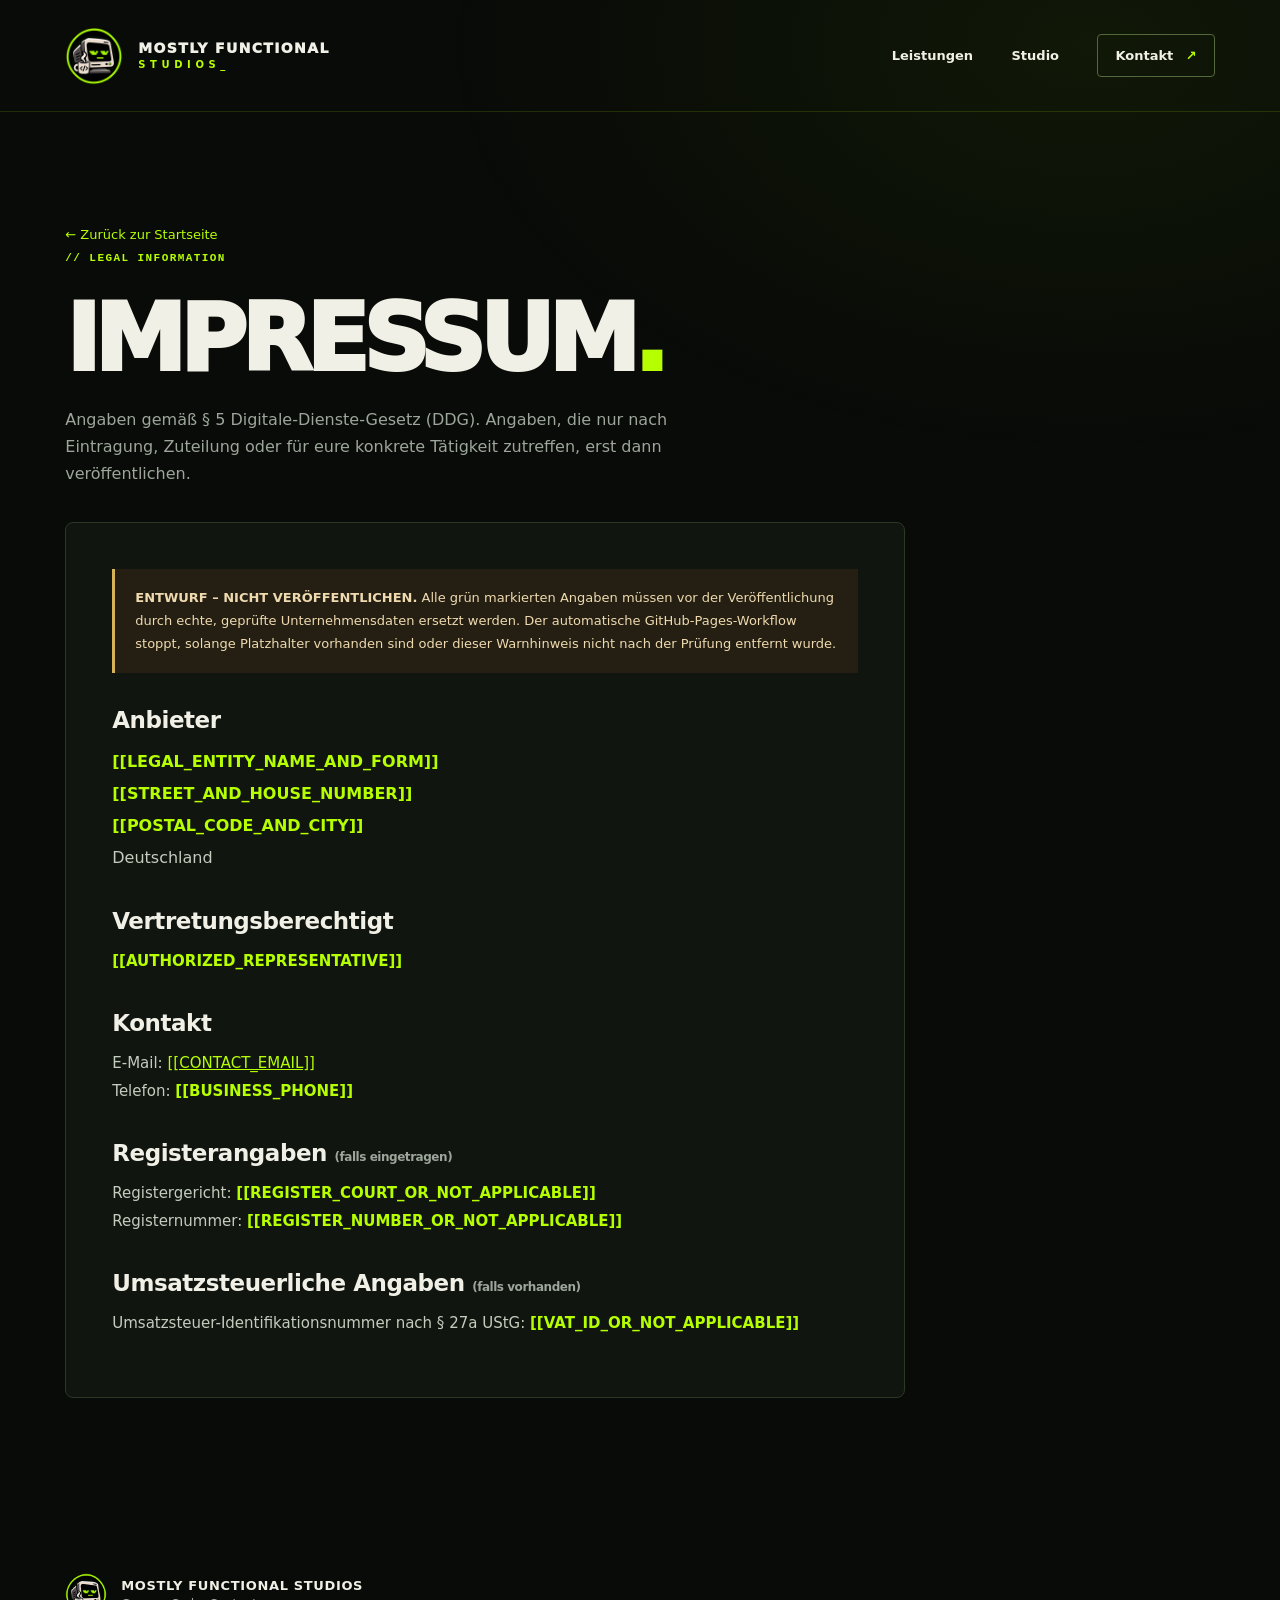
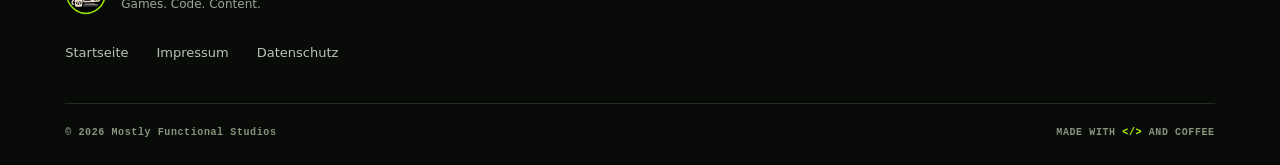
==== site/impressum/index.html @ 38c61aec "initial" ====
<!doctype html>
<html lang="de">
  <head>
    <meta charset="utf-8" />
    <meta name="viewport" content="width=device-width, initial-scale=1" />
    <meta name="theme-color" content="#090b08" />
    <meta name="description" content="Impressum und Anbieterkennzeichnung von Mostly Functional Studios." />
    <link rel="canonical" href="https://mostly-functional-studios.github.io/impressum/" />
    <link rel="icon" type="image/x-icon" href="../assets/img/favicon.ico" />
    <link rel="icon" type="image/png" sizes="32x32" href="../assets/img/favicon-32.png" />
    <link rel="apple-touch-icon" href="../assets/img/apple-touch-icon.png" />
    <link rel="stylesheet" href="../assets/css/styles.css" />
    <title>Impressum – Mostly Functional Studios</title>
  </head>
  <body>
    <a class="skip-link" href="#main">Zum Inhalt springen</a>
    <div class="site-shell">
      <header class="site-header" id="top">
        <a class="brand" href="../" aria-label="Mostly Functional Studios – Startseite"><img class="brand-symbol" src="../assets/img/logo-512.png" alt="" width="58" height="58" /><span class="brand-wordmark"><strong>MOSTLY FUNCTIONAL</strong><small>STUDIOS<span class="brand-cursor" aria-hidden="true">_</span></small></span></a>
        <nav class="nav" aria-label="Hauptnavigation"><a href="../#leistungen">Leistungen</a><a href="../#studio">Studio</a><a href="../#kontakt" class="nav-contact">Kontakt <span aria-hidden="true">↗</span></a></nav>
      </header>
      <main class="legal-main" id="main">
        <a class="legal-back" href="../">← Zurück zur Startseite</a>
        <div class="legal-header"><div class="section-kicker">// LEGAL INFORMATION</div><h1>IMPRESSUM<span class="neon">.</span></h1><p>Angaben gemäß § 5 Digitale-Dienste-Gesetz (DDG). Angaben, die nur nach Eintragung, Zuteilung oder für eure konkrete Tätigkeit zutreffen, erst dann veröffentlichen.</p></div>
        <div class="legal-card">
          <div class="legal-warning" data-release-blocker="legal-review"><strong>ENTWURF – NICHT VERÖFFENTLICHEN.</strong> Alle grün markierten Angaben müssen vor der Veröffentlichung durch echte, geprüfte Unternehmensdaten ersetzt werden. Der automatische GitHub-Pages-Workflow stoppt, solange Platzhalter vorhanden sind oder dieser Warnhinweis nicht nach der Prüfung entfernt wurde.</div>
          <h2>Anbieter</h2>
          <address><span class="legal-placeholder">[[LEGAL_ENTITY_NAME_AND_FORM]]</span><br /><span class="legal-placeholder">[[STREET_AND_HOUSE_NUMBER]]</span><br /><span class="legal-placeholder">[[POSTAL_CODE_AND_CITY]]</span><br />Deutschland</address>
          <h2>Vertretungsberechtigt</h2><p><span class="legal-placeholder">[[AUTHORIZED_REPRESENTATIVE]]</span></p>
          <h2>Kontakt</h2><p>E-Mail: <a href="mailto:[[CONTACT_EMAIL]]">[[CONTACT_EMAIL]]</a><br />Telefon: <span class="legal-placeholder">[[BUSINESS_PHONE]]</span></p>
          <h2>Registerangaben <small style="font-size:12px;color:#9da69b">(falls eingetragen)</small></h2><p>Registergericht: <span class="legal-placeholder">[[REGISTER_COURT_OR_NOT_APPLICABLE]]</span><br />Registernummer: <span class="legal-placeholder">[[REGISTER_NUMBER_OR_NOT_APPLICABLE]]</span></p>
          <h2>Umsatzsteuerliche Angaben <small style="font-size:12px;color:#9da69b">(falls vorhanden)</small></h2><p>Umsatzsteuer-Identifikationsnummer nach § 27a UStG: <span class="legal-placeholder">[[VAT_ID_OR_NOT_APPLICABLE]]</span></p>
          <!-- Weitere Pflichtangaben (z. B. Wirtschafts-Identifikationsnummer, besondere Berufs- oder Aufsichtsangaben, Verbraucherstreitbeilegung) abhängig vom Einzelfall prüfen. Keine Steuer-ID oder Steuernummer einer natürlichen Person veröffentlichen. -->
        </div>
      </main>
      <footer class="site-footer"><div class="footer-brand"><img src="../assets/img/logo-512.png" alt="" width="42" height="42" /><span><strong>MOSTLY FUNCTIONAL STUDIOS</strong><small>Games. Code. Content.</small></span></div><div class="footer-links"><a href="../">Startseite</a><a href="./" aria-current="page">Impressum</a><a href="https://mostly-functional-studios.github.io/privacy/">Datenschutz</a></div><div class="footer-bottom"><span>© 2026 Mostly Functional Studios</span><span>MADE WITH <span class="neon">&lt;/&gt;</span> AND COFFEE</span></div></footer>
    </div>
  </body>
</html>
---- site/assets/css/styles.css ----
:root {
  color-scheme:dark;
  --bg:#090b08;
  --surface:#111510;
  --surface2:#151b14;
  --line:#2d3726;
  --muted:#9da69b;
  --ink:#f1f0e6;
  --green:#b6ff00;
  --green-soft:#d6ff88;
  --page-width:1240px;
  --pad:clamp(22px,5.1vw,84px)
}
* {
  box-sizing:border-box
}
html {
  scroll-behavior:smooth
}
body {
  margin:0;
  min-width:320px;
  background:var(--bg);
  color:var(--ink);
  font-family:Inter,ui-sans-serif,system-ui,-apple-system,BlinkMacSystemFont,"Segoe UI",Arial,sans-serif;
  -webkit-font-smoothing:antialiased
}
body::before {
  content:"";
  position:fixed;
  inset:0;
  pointer-events:none;
  z-index:-1;
  background:radial-gradient(900px 570px at 85% 5%,rgba(105,177,0,.08),transparent 72%)
}
a {
  color:inherit
}
a:focus-visible {
  outline:2px solid var(--green);
  outline-offset:5px
}
::selection {
  background:var(--green);
  color:var(--bg)
}
.site-shell {
  max-width:1800px;
  margin:auto;
  overflow:clip
}
.skip-link {
  position:absolute;
  top:-120px;
  left:20px;
  padding:12px 16px;
  background:var(--green);
  color:var(--bg);
  z-index:99
}
.skip-link:focus {
  top:10px
}
.site-header {
  min-height:112px;
  padding:21px var(--pad);
  display:flex;
  align-items:center;
  justify-content:space-between;
  border-bottom:1px solid rgba(182,255,0,.14);
  gap:30px
}
.brand {
  text-decoration:none;
  display:flex;
  align-items:center;
  gap:15px;
  min-width:0
}
.brand-symbol {
  width:58px;
  height:58px;
  object-fit:contain;
  flex:none
}
.brand-wordmark {
  display:flex;
  flex-direction:column;
  gap:3px;
  letter-spacing:.085em;
  line-height:1.2
}
.brand-wordmark strong {
  font-size:14px;
  font-weight:950
}
.brand-wordmark small {
  font-size:10px;
  font-weight:800;
  letter-spacing:.46em;
  color:var(--green)
}
.brand-cursor {
  animation:blink 1.2s steps(1) infinite
}
.nav {
  display:flex;
  align-items:center;
  gap:clamp(19px,3vw,47px);
  font-size:13px;
  font-weight:760
}
.nav a {
  text-decoration:none;
  transition:color .2s ease
}
.nav a:hover,.footer-links a:hover {
  color:var(--green)
}
.nav .nav-contact {
  padding:13px 17px;
  border:1px solid #53683b;
  border-radius:4px
}
.nav-contact span {
  color:var(--green);
  margin-left:8px
}
.hero {
  display:grid;
  grid-template-columns:1.05fr .95fr;
  align-items:center;
  min-height:675px;
  padding:clamp(75px,8vw,110px) var(--pad) clamp(75px,8vw,115px);
  gap:20px;
  position:relative
}
.hero::after {
  content:"";
  height:130px;
  width:1px;
  position:absolute;
  bottom:0;
  left:50%;
  background:linear-gradient(transparent,rgba(182,255,0,.14))
}
.hero-copy {
  z-index:1
}
.eyebrow,.section-kicker,.contact-kicker {
  color:var(--green);
  font:800 11px/1.5 ui-monospace,SFMono-Regular,Consolas,monospace;
  letter-spacing:.13em;
  display:flex;
  gap:12px;
  align-items:center
}
.eyebrow-id {
  color:#66785d;
  padding-left:8px
}
.status-dot {
  width:7px;
  height:7px;
  display:inline-block;
  border-radius:50%;
  background:var(--green);
  box-shadow:0 0 15px rgba(182,255,0,.65)
}
h1,h2,h3,p {
  margin-top:0
}
.hero h1 {
  font-weight:950;
  letter-spacing:-.065em;
  line-height:.9;
  font-size:clamp(70px,8.65vw,145px);
  margin:32px 0 30px
}
.hero h1 span,.section-heading h2 span,.about-copy h2 span,.section-contact h2 span {
  color:var(--green)
}
.hero-lead {
  font-size:clamp(16px,1.5vw,19px);
  color:#c3c8bc;
  line-height:1.77;
  max-width:520px;
  margin-bottom:30px
}
.hero-actions {
  display:flex;
  align-items:center;
  gap:22px;
  flex-wrap:wrap
}
.button {
  text-decoration:none;
  font-size:13px;
  font-weight:850;
  display:inline-flex;
  align-items:center;
  justify-content:center;
  gap:20px;
  transition:transform .2s ease,color .2s ease,background .2s ease
}
.button:hover {
  transform:translateY(-2px)
}
.button-primary {
  background:var(--green);
  color:#11180a;
  padding:18px 24px;
  border-radius:4px;
  box-shadow:0 0 36px rgba(182,255,0,.11)
}
.button-text {
  color:#dce5d2
}
.button-text span {
  color:var(--green)
}
.hero-meta {
  display:flex;
  gap:clamp(16px,2.5vw,35px);
  margin-top:57px;
  flex-wrap:wrap;
  font:750 10px/1.4 ui-monospace,Consolas,monospace;
  letter-spacing:.09em;
  color:#8d9a89
}
.hero-meta b {
  color:var(--green);
  font-size:10px;
  margin-right:3px
}
.hero-art {
  position:relative;
  isolation:isolate;
  display:grid;
  place-items:center
}
.hero-art>img {
  display:block;
  width:min(100%,590px);
  height:auto;
  border-radius:50%;
  position:relative;
  z-index:1;
  filter:drop-shadow(0 0 48px rgba(126,189,0,.11));
  transform:rotate(2deg)
}
.art-glow {
  position:absolute;
  z-index:-1;
  width:90%;
  aspect-ratio:1;
  border-radius:50%;
  background:radial-gradient(circle,rgba(154,237,0,.16) 0,rgba(95,155,0,.07) 49%,transparent 70%);
  filter:blur(30px)
}
.art-label {
  position:absolute;
  z-index:2;
  bottom:5%;
  left:-5%;
  transform:rotate(-4deg);
  padding:13px 18px;
  background:#11190e;
  border:1px solid #3b5824;
  border-radius:4px;
  color:var(--green);
  box-shadow:0 22px 45px #0009;
  font:800 11px ui-monospace,Consolas,monospace;
  letter-spacing:.03em;
  white-space:nowrap
}
.art-label-dot {
  display:inline-block;
  background:var(--green);
  width:7px;
  height:7px;
  margin-right:7px;
  border-radius:50%
}
.art-label-muted {
  color:#a1b18e
}
.ticker {
  height:52px;
  overflow:hidden;
  background:var(--green);
  color:#11190a;
  display:flex;
  align-items:center;
  transform:rotate(-1.1deg) scale(1.025);
  white-space:nowrap;
  font:900 14px ui-monospace,Consolas,monospace;
  letter-spacing:.1em
}
.ticker-track {
  display:flex;
  min-width:max-content;
  animation:marquee 37s linear infinite
}
.ticker-track span {
  padding-right:1.9rem
}
.ticker-track b {
  padding:0 27px;
  font-size:21px;
  font-weight:600
}
.section {
  padding:clamp(100px,10vw,155px) var(--pad);
  scroll-margin-top:40px
}
.section-heading {
  display:flex;
  align-items:flex-end;
  justify-content:space-between;
  gap:60px;
  margin-bottom:44px
}
.section-kicker {
  margin-bottom:27px
}
.section-heading h2 {
  font-size:clamp(44px,5vw,73px);
  font-weight:930;
  letter-spacing:-.056em;
  line-height:1.05;
  margin:0
}
.section-heading>p {
  color:var(--muted);
  line-height:1.8;
  max-width:310px;
  margin-bottom:3px;
  font-size:14px
}
.services-grid {
  display:grid;
  grid-template-columns:repeat(3,1fr);
  gap:14px
}
.service-card {
  border:1px solid var(--line);
  border-radius:9px;
  padding:clamp(23px,2.6vw,37px);
  min-height:373px;
  background:linear-gradient(155deg,#171d15 0%,#10130f 100%);
  display:flex;
  flex-direction:column;
  transition:border-color .2s ease,transform .2s ease
}
.service-card:hover {
  border-color:#66872c;
  transform:translateY(-4px)
}
.card-top {
  display:flex;
  align-items:center;
  justify-content:space-between;
  min-height:52px
}
.card-index {
  font:780 10px ui-monospace,Consolas,monospace;
  letter-spacing:.1em;
  color:var(--green)
}
.card-symbol {
  font-size:38px;
  font-weight:650;
  color:var(--green);
  line-height:1
}
.card-symbol.code-symbol {
  font:900 28px ui-monospace,Consolas,monospace
}
.service-card h3 {
  font-size:clamp(28px,2.55vw,38px);
  font-weight:900;
  letter-spacing:-.052em;
  line-height:1.1;
  margin:33px 0 17px
}
.service-card>p {
  line-height:1.77;
  font-size:14px;
  color:#adb8a5;
  max-width:330px;
  margin-bottom:32px
}
.card-tags {
  display:flex;
  align-items:center;
  gap:7px;
  flex-wrap:wrap;
  margin-top:auto
}
.card-tags span {
  font:700 10px ui-monospace,Consolas,monospace;
  padding:8px 10px;
  border:1px solid #303b2a;
  border-radius:3px;
  color:#aebaac
}
.section-about {
  padding-top:25px
}
.about-panel {
  background:linear-gradient(135deg,#192116,#11160f 73%);
  border:1px solid #31402a;
  border-radius:10px;
  padding:clamp(29px,5.5vw,78px);
  display:grid;
  grid-template-columns:1fr .9fr;
  gap:clamp(45px,7vw,105px);
  align-items:center
}
.about-copy h2 {
  font-size:clamp(43px,5vw,77px);
  line-height:1;
  letter-spacing:-.06em;
  font-weight:950;
  margin-bottom:35px
}
.about-copy>p {
  font-size:14px;
  line-height:1.86;
  color:#b8c2b4;
  max-width:490px
}
.terminal {
  background:#080a07;
  border-radius:8px;
  border:1px solid #3c4e32;
  box-shadow:0 25px 65px #0006;
  transform:rotate(2deg);
  overflow:hidden
}
.terminal-top {
  background:#222c1f;
  border-bottom:1px solid #3d4936;
  padding:15px 19px;
  display:flex;
  align-items:center;
  justify-content:space-between;
  color:#95a88c;
  font:600 11px ui-monospace,Consolas,monospace
}
.traffic-lights {
  display:inline-flex;
  gap:6px
}
.traffic-lights i {
  width:8px;
  height:8px;
  background:#485945;
  border-radius:50%
}
.traffic-lights i:first-child {
  background:#d17765
}
.traffic-lights i:nth-child(2) {
  background:#ddb968
}
.traffic-lights i:nth-child(3) {
  background:#b6ff00
}
.terminal-body {
  font:650 clamp(12px,1.18vw,15px)/2.2 ui-monospace,SFMono-Regular,Consolas,monospace;
  padding:33px 28px 27px
}
.terminal-body p {
  margin:0;
  white-space:nowrap
}
.prompt,.check {
  color:var(--green)
}
.comment {
  color:#596d55
}
.pending {
  color:#d3bb70
}
.tag-good,.tag-pending {
  float:right;
  font-size:10px;
  letter-spacing:.04em
}
.tag-good {
  color:#88c844
}
.tag-pending {
  color:#d3bb70
}
.terminal-end {
  margin-top:17px!important
}
.cursor {
  display:inline-block;
  width:9px;
  height:16px;
  vertical-align:-3px;
  background:var(--green);
  animation:blink 1.3s steps(1) infinite
}
.section-contact {
  border-bottom:1px solid #2f3e27;
  text-align:center;
  padding-top:clamp(110px,11vw,170px);
  padding-bottom:clamp(110px,12vw,178px);
  background:radial-gradient(ellipse 55% 45% at 50% 65%,rgba(110,170,0,.09),transparent)
}
.contact-kicker {
  justify-content:center;
  margin-bottom:30px
}
.section-contact h2 {
  font-size:clamp(60px,9vw,129px);
  font-weight:950;
  line-height:.92;
  letter-spacing:-.068em;
  margin:0 auto 30px
}
.section-contact>p {
  font-size:clamp(15px,1.5vw,18px);
  color:#b4bfad;
  line-height:1.7;
  max-width:540px;
  margin:0 auto 39px
}
.contact-link {
  font-size:clamp(16px,3vw,37px);
  font-weight:850;
  color:var(--ink);
  text-decoration:none;
  border-bottom:2px solid var(--green);
  padding-bottom:8px;
  overflow-wrap:anywhere
}
.contact-link:hover {
  color:var(--green)
}
.contact-link span {
  color:var(--green)
}
.contact-note {
  margin-top:35px;
  font:700 10px ui-monospace,Consolas,monospace;
  letter-spacing:.13em;
  color:#75886e
}
.site-footer {
  padding:55px var(--pad) 27px
}
.footer-brand {
  display:flex;
  align-items:center;
  gap:14px
}
.footer-brand img {
  width:42px;
  height:42px
}
.footer-brand span {
  display:flex;
  flex-direction:column;
  gap:4px
}
.footer-brand strong {
  font-size:13px;
  letter-spacing:.05em
}
.footer-brand small {
  font-size:12px;
  color:var(--muted)
}
.footer-links {
  display:flex;
  align-items:center;
  gap:28px;
  flex-wrap:wrap;
  margin:30px 0 43px;
  font-size:13px
}
.footer-links a {
  text-decoration:none;
  color:#b8c4b1
}
.footer-bottom {
  border-top:1px solid #23301f;
  padding-top:23px;
  display:flex;
  justify-content:space-between;
  gap:22px;
  flex-wrap:wrap;
  font:700 10px ui-monospace,Consolas,monospace;
  letter-spacing:.06em;
  color:#85947b
}
.neon {
  color:var(--green)
}
.legal-main {
  padding:90px var(--pad) 120px;
  max-width:970px
}
.legal-header h1 {
  font-size:clamp(52px,8vw,92px);
  font-weight:950;
  letter-spacing:-.065em;
  line-height:1;
  margin:20px 0
}
.legal-header p {
  color:var(--muted);
  max-width:690px;
  line-height:1.7
}
.legal-card {
  border:1px solid var(--line);
  border-radius:8px;
  background:var(--surface);
  padding:clamp(23px,5vw,46px);
  margin-top:35px
}
.legal-card h2 {
  font-size:23px;
  letter-spacing:-.02em;
  margin:34px 0 13px
}
.legal-card h2:first-child {
  margin-top:0
}
.legal-card p {
  font-size:15px;
  line-height:1.9;
  color:#c3cdbd;
  margin:0 0 14px
}
.legal-card a {
  color:var(--green)
}
.legal-card ul {
  color:#bfcbba;
  line-height:2
}
.legal-card address {
  font-style:normal;
  line-height:2;
  color:#c3cdbd
}
.legal-placeholder {
  color:var(--green);
  font-weight:700
}
.legal-warning {
  padding:18px 20px;
  border-left:3px solid #d6b357;
  background:#241f12;
  color:#efdab0;
  font-size:13px;
  line-height:1.75;
  margin:0 0 27px
}
.legal-back {
  display:inline-block;
  margin:25px 0 8px;
  font-size:13px;
  text-decoration:none;
  color:var(--green)
}
.error-number {
  font-size:clamp(120px,22vw,290px);
  color:var(--green);
  font-weight:950;
  letter-spacing:-.09em;
  line-height:1;
  margin:10px 0
}
.error-main {
  min-height:65vh;
  display:flex;
  justify-content:center;
  align-items:center;
  text-align:center;
  padding:60px var(--pad)
}
.error-main p {
  color:var(--muted);
  margin:22px 0 33px
}
@keyframes marquee {
  to {
    transform:translateX(-50%)
  }
}
@keyframes blink {
  50% {
    opacity:0
  }
}
@media(max-width:1050px) {
  .hero {
    grid-template-columns:1.03fr .97fr;
    padding-top:80px;
    min-height:570px
  }
  .hero h1 {
    font-size:clamp(58px,8vw,100px)
  }
  .hero-art>img {
    width:100%
  }
  .art-label {
    left:-4%;
    bottom:-2%
  }
  .services-grid {
    gap:10px
  }
  .service-card {
    padding:23px
  }
  .about-panel {
    gap:40px
  }
  .terminal-body {
    padding:27px 20px;
    font-size:12px
  }
}
@media(max-width:780px) {
  .site-header {
    padding-block:17px;
    flex-wrap:wrap;
    gap:17px
  }
  .brand-wordmark strong {
    font-size:13px
  }
  .nav {
    gap:24px
  }
  .hero {
    grid-template-columns:1fr;
    gap:55px;
    padding-top:74px;
    padding-bottom:90px
  }
  .hero h1 {
    font-size:clamp(74px,13.7vw,118px)
  }
  .hero-copy {
    max-width:690px
  }
  .hero-art {
    width:min(83%,520px);
    margin:auto
  }
  .art-label {
    left:-10%
  }
  .hero-meta {
    margin-top:34px
  }
  .section-heading {
    display:block
  }
  .section-heading>p {
    max-width:530px;
    margin-top:24px
  }
  .services-grid {
    grid-template-columns:1fr
  }
  .service-card {
    min-height:270px
  }
  .service-card h3 {
    margin:20px 0 13px
  }
  .service-card>p {
    max-width:600px;
    margin-bottom:20px
  }
  .about-panel {
    grid-template-columns:1fr
  }
  .about-copy h2 {
    font-size:clamp(47px,8vw,72px)
  }
  .terminal {
    max-width:480px;
    margin:auto;
    width:100%
  }
  .section-contact h2 {
    font-size:clamp(52px,10vw,105px)
  }
}
@media(max-width:460px) {
  .site-header {
    align-items:start
  }
  .brand-symbol {
    width:47px;
    height:47px
  }
  .brand-wordmark strong {
    font-size:11px
  }
  .brand-wordmark small {
    font-size:9px
  }
  .nav {
    width:100%;
    justify-content:space-between;
    gap:12px
  }
  .nav a {
    font-size:12px
  }
  .nav .nav-contact {
    padding:8px 11px
  }
  .hero {
    padding-top:65px;
    gap:39px
  }
  .hero h1 {
    font-size:clamp(57px,15vw,80px)
  }
  .hero-lead {
    font-size:15px
  }
  .button-primary {
    width:100%
  }
  .button-text {
    padding:6px 0
  }
  .hero-art {
    width:92%
  }
  .art-label {
    font-size:9px;
    left:-6%;
    bottom:-5%;
    padding:10px
  }
  .eyebrow {
    font-size:10px
  }
  .section {
    padding-block:82px
  }
  .section-heading h2 {
    font-size:clamp(42px,11vw,59px)
  }
  .about-panel {
    padding:26px 22px
  }
  .about-copy h2 {
    font-size:43px
  }
  .terminal-body {
    font-size:10px;
    padding:20px 15px
  }
  .terminal-top {
    padding:12px 15px
  }
  .terminal-body .tag-good,.terminal-body .tag-pending {
    font-size:8px
  }
  .section-contact h2 {
    font-size:clamp(49px,12vw,67px)
  }
  .footer-links {
    gap:16px
  }
  .footer-bottom {
    line-height:1.8
  }
  .legal-main {
    padding-top:60px
  }
}
@media(prefers-reduced-motion:reduce) {
  *,*::before,*::after {
    scroll-behavior:auto!important;
    animation:none!important;
    transition:none!important
  }
}
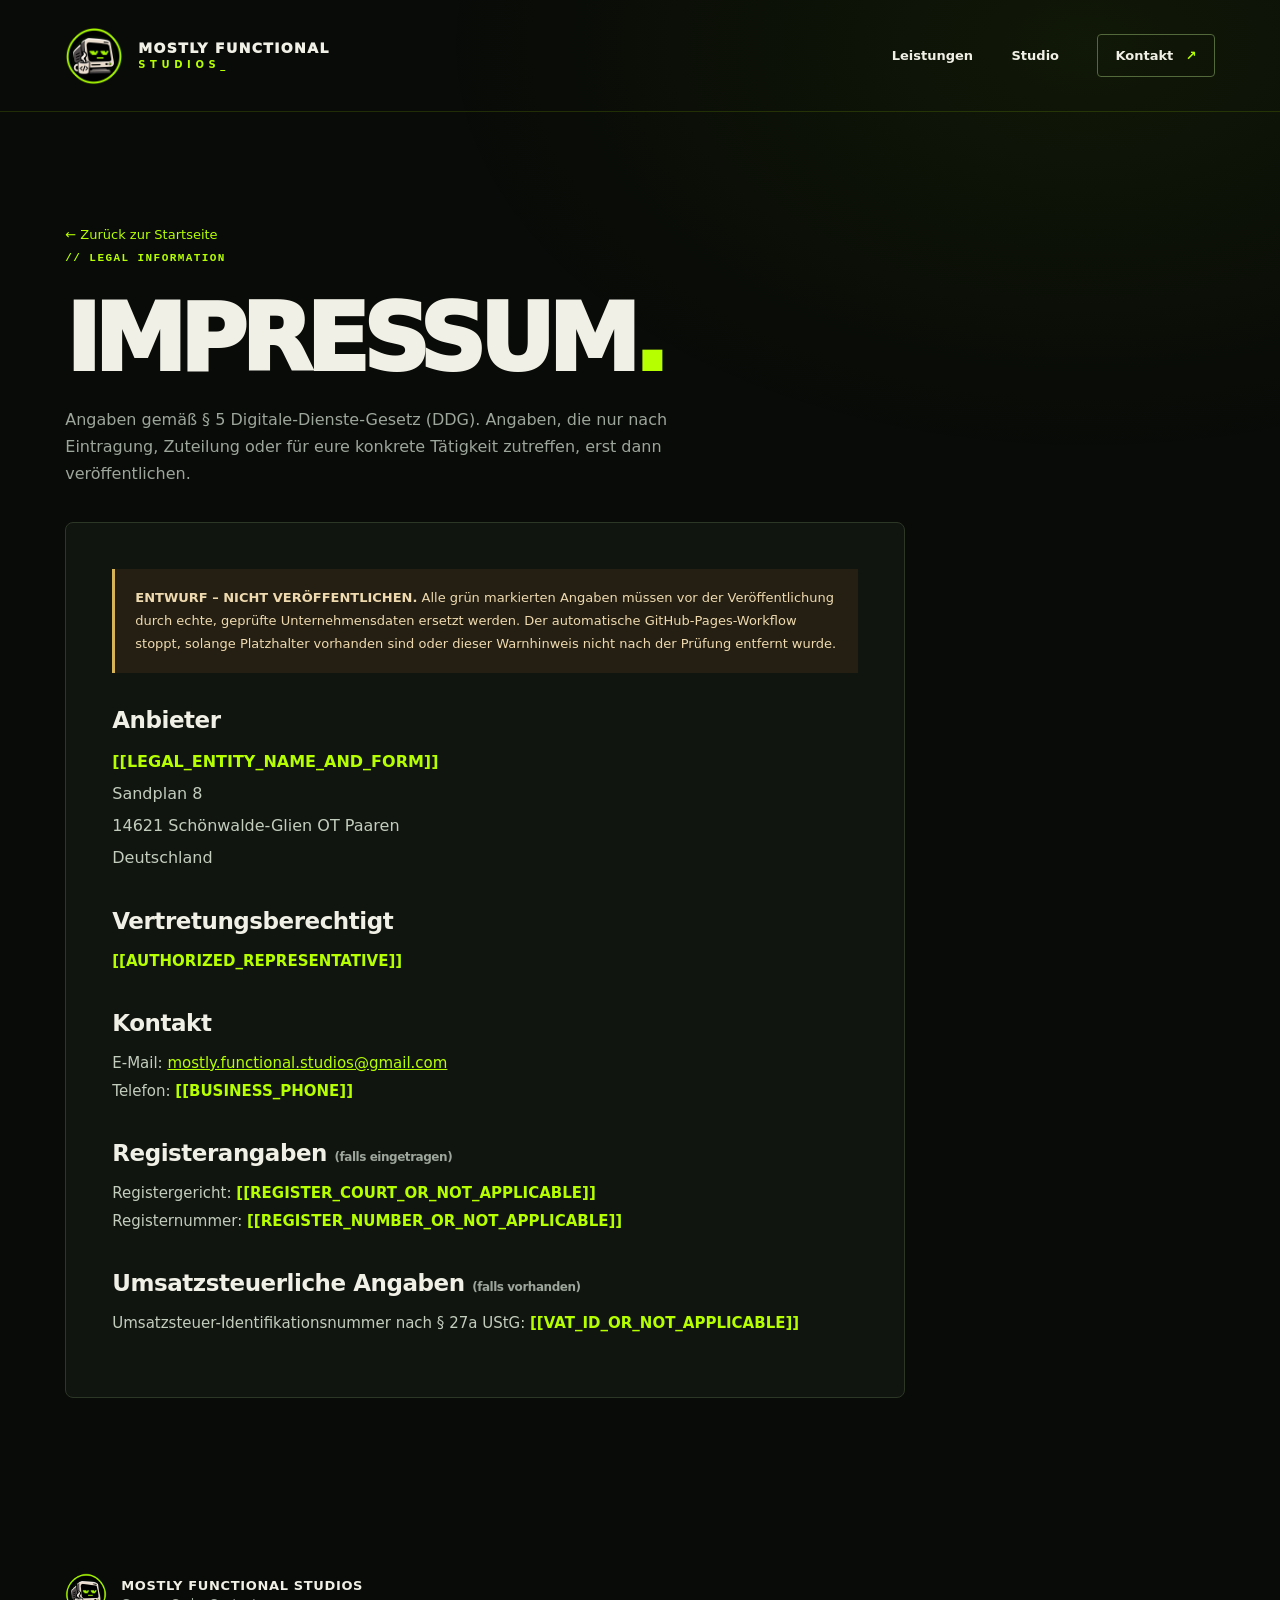
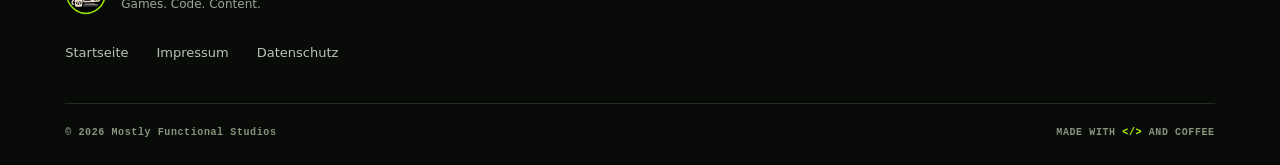
==== commit 6514e550: "info added" ====
--- a/site/impressum/index.html
+++ b/site/impressum/index.html
@@ -25,15 +25,15 @@
         <div class="legal-card">
           <div class="legal-warning" data-release-blocker="legal-review"><strong>ENTWURF – NICHT VERÖFFENTLICHEN.</strong> Alle grün markierten Angaben müssen vor der Veröffentlichung durch echte, geprüfte Unternehmensdaten ersetzt werden. Der automatische GitHub-Pages-Workflow stoppt, solange Platzhalter vorhanden sind oder dieser Warnhinweis nicht nach der Prüfung entfernt wurde.</div>
           <h2>Anbieter</h2>
-          <address><span class="legal-placeholder">[[LEGAL_ENTITY_NAME_AND_FORM]]</span><br /><span class="legal-placeholder">[[STREET_AND_HOUSE_NUMBER]]</span><br /><span class="legal-placeholder">[[POSTAL_CODE_AND_CITY]]</span><br />Deutschland</address>
+          <address><span class="legal-placeholder">[[LEGAL_ENTITY_NAME_AND_FORM]]</span><br />Sandplan 8<br />14621 Schönwalde-Glien OT Paaren<br />Deutschland</address>
           <h2>Vertretungsberechtigt</h2><p><span class="legal-placeholder">[[AUTHORIZED_REPRESENTATIVE]]</span></p>
-          <h2>Kontakt</h2><p>E-Mail: <a href="mailto:[[CONTACT_EMAIL]]">[[CONTACT_EMAIL]]</a><br />Telefon: <span class="legal-placeholder">[[BUSINESS_PHONE]]</span></p>
+          <h2>Kontakt</h2><p>E-Mail: <a href="mailto:mostly.functional.studios@gmail.com">mostly.functional.studios@gmail.com</a><br />Telefon: <span class="legal-placeholder">[[BUSINESS_PHONE]]</span></p>
           <h2>Registerangaben <small style="font-size:12px;color:#9da69b">(falls eingetragen)</small></h2><p>Registergericht: <span class="legal-placeholder">[[REGISTER_COURT_OR_NOT_APPLICABLE]]</span><br />Registernummer: <span class="legal-placeholder">[[REGISTER_NUMBER_OR_NOT_APPLICABLE]]</span></p>
           <h2>Umsatzsteuerliche Angaben <small style="font-size:12px;color:#9da69b">(falls vorhanden)</small></h2><p>Umsatzsteuer-Identifikationsnummer nach § 27a UStG: <span class="legal-placeholder">[[VAT_ID_OR_NOT_APPLICABLE]]</span></p>
           <!-- Weitere Pflichtangaben (z. B. Wirtschafts-Identifikationsnummer, besondere Berufs- oder Aufsichtsangaben, Verbraucherstreitbeilegung) abhängig vom Einzelfall prüfen. Keine Steuer-ID oder Steuernummer einer natürlichen Person veröffentlichen. -->
         </div>
       </main>
-      <footer class="site-footer"><div class="footer-brand"><img src="../assets/img/logo-512.png" alt="" width="42" height="42" /><span><strong>MOSTLY FUNCTIONAL STUDIOS</strong><small>Games. Code. Content.</small></span></div><div class="footer-links"><a href="../">Startseite</a><a href="./" aria-current="page">Impressum</a><a href="https://mostly-functional-studios.github.io/privacy/">Datenschutz</a></div><div class="footer-bottom"><span>© 2026 Mostly Functional Studios</span><span>MADE WITH <span class="neon">&lt;/&gt;</span> AND COFFEE</span></div></footer>
+      <footer class="site-footer"><div class="footer-brand"><img src="../assets/img/logo-512.png" alt="" width="42" height="42" /><span><strong>MOSTLY FUNCTIONAL STUDIOS</strong><small>Games. Code. Content.</small></span></div><div class="footer-links"><a href="../">Startseite</a><a href="./" aria-current="page">Impressum</a><a href="../privacy/">Datenschutz</a></div><div class="footer-bottom"><span>© 2026 Mostly Functional Studios</span><span>MADE WITH <span class="neon">&lt;/&gt;</span> AND COFFEE</span></div></footer>
     </div>
   </body>
 </html>
--- a/site/assets/css/styles.css
+++ b/site/assets/css/styles.css
@@ -673,6 +673,38 @@
   text-decoration:none;
   color:var(--green)
 }
+.privacy-main .legal-header h1 {
+  font-size:clamp(32px,7vw,78px)
+}
+.privacy-toc ul {
+  display:grid;
+  grid-template-columns:repeat(auto-fit,minmax(min(100%,240px),1fr));
+  gap:4px 24px;
+  list-style:none;
+  padding:0;
+  margin:0
+}
+.privacy-toc a {
+  display:inline-block;
+  padding:6px 0
+}
+.privacy-policy {
+  overflow-wrap:anywhere
+}
+.privacy-policy section {
+  scroll-margin-top:24px
+}
+.privacy-policy section + section {
+  border-top:1px solid var(--line);
+  margin-top:34px;
+  padding-top:34px
+}
+.privacy-policy h2 {
+  margin-top:14px
+}
+.privacy-policy ul {
+  padding-left:22px
+}
 .error-number {
   font-size:clamp(120px,22vw,290px);
   color:var(--green);
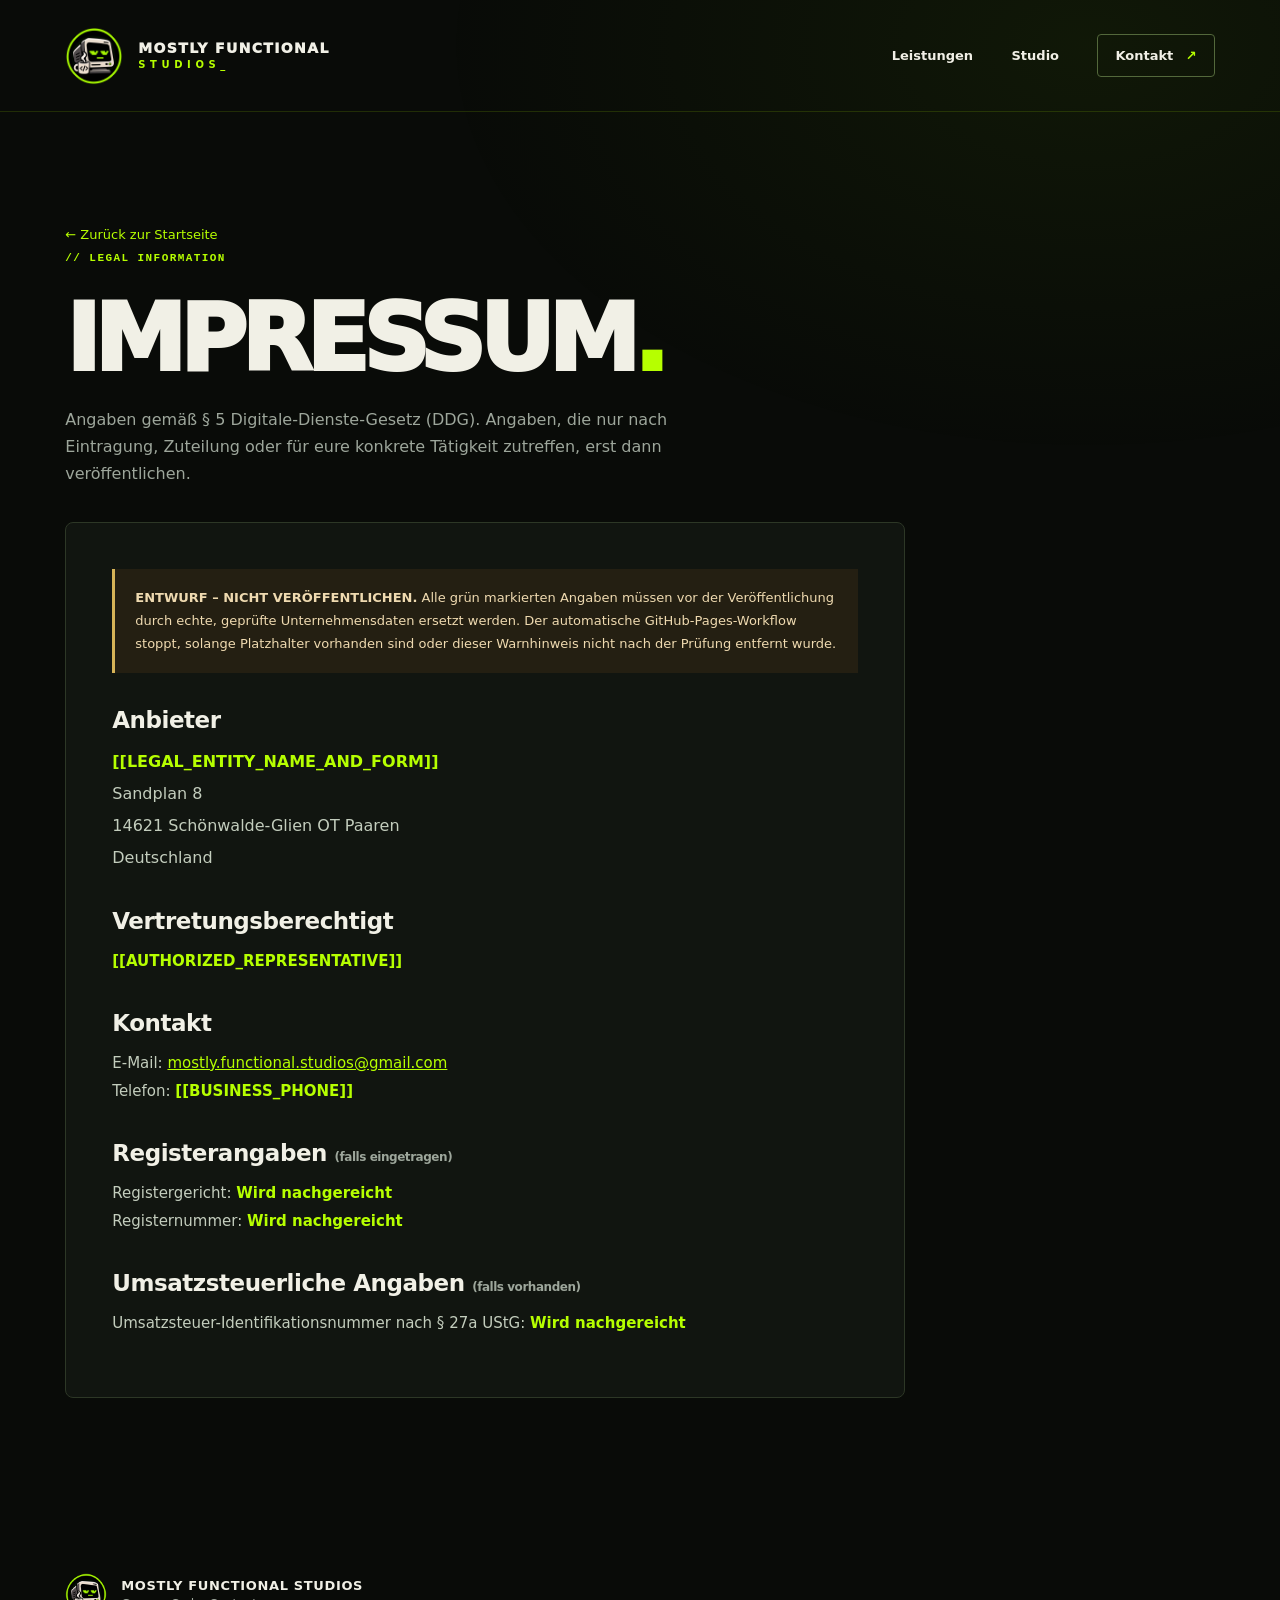
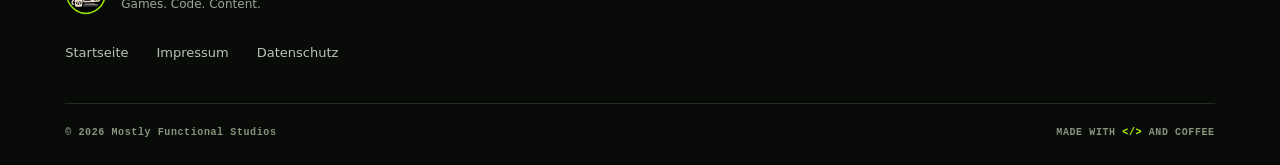
==== commit 0b7afbcd: "info added" ====
--- a/site/impressum/index.html
+++ b/site/impressum/index.html
@@ -28,8 +28,8 @@
           <address><span class="legal-placeholder">[[LEGAL_ENTITY_NAME_AND_FORM]]</span><br />Sandplan 8<br />14621 Schönwalde-Glien OT Paaren<br />Deutschland</address>
           <h2>Vertretungsberechtigt</h2><p><span class="legal-placeholder">[[AUTHORIZED_REPRESENTATIVE]]</span></p>
           <h2>Kontakt</h2><p>E-Mail: <a href="mailto:mostly.functional.studios@gmail.com">mostly.functional.studios@gmail.com</a><br />Telefon: <span class="legal-placeholder">[[BUSINESS_PHONE]]</span></p>
-          <h2>Registerangaben <small style="font-size:12px;color:#9da69b">(falls eingetragen)</small></h2><p>Registergericht: <span class="legal-placeholder">[[REGISTER_COURT_OR_NOT_APPLICABLE]]</span><br />Registernummer: <span class="legal-placeholder">[[REGISTER_NUMBER_OR_NOT_APPLICABLE]]</span></p>
-          <h2>Umsatzsteuerliche Angaben <small style="font-size:12px;color:#9da69b">(falls vorhanden)</small></h2><p>Umsatzsteuer-Identifikationsnummer nach § 27a UStG: <span class="legal-placeholder">[[VAT_ID_OR_NOT_APPLICABLE]]</span></p>
+          <h2>Registerangaben <small style="font-size:12px;color:#9da69b">(falls eingetragen)</small></h2><p>Registergericht: <span class="legal-placeholder">Wird nachgereicht</span><br />Registernummer: <span class="legal-placeholder">Wird nachgereicht</span></p>
+          <h2>Umsatzsteuerliche Angaben <small style="font-size:12px;color:#9da69b">(falls vorhanden)</small></h2><p>Umsatzsteuer-Identifikationsnummer nach § 27a UStG: <span class="legal-placeholder">Wird nachgereicht</span></p>
           <!-- Weitere Pflichtangaben (z. B. Wirtschafts-Identifikationsnummer, besondere Berufs- oder Aufsichtsangaben, Verbraucherstreitbeilegung) abhängig vom Einzelfall prüfen. Keine Steuer-ID oder Steuernummer einer natürlichen Person veröffentlichen. -->
         </div>
       </main>
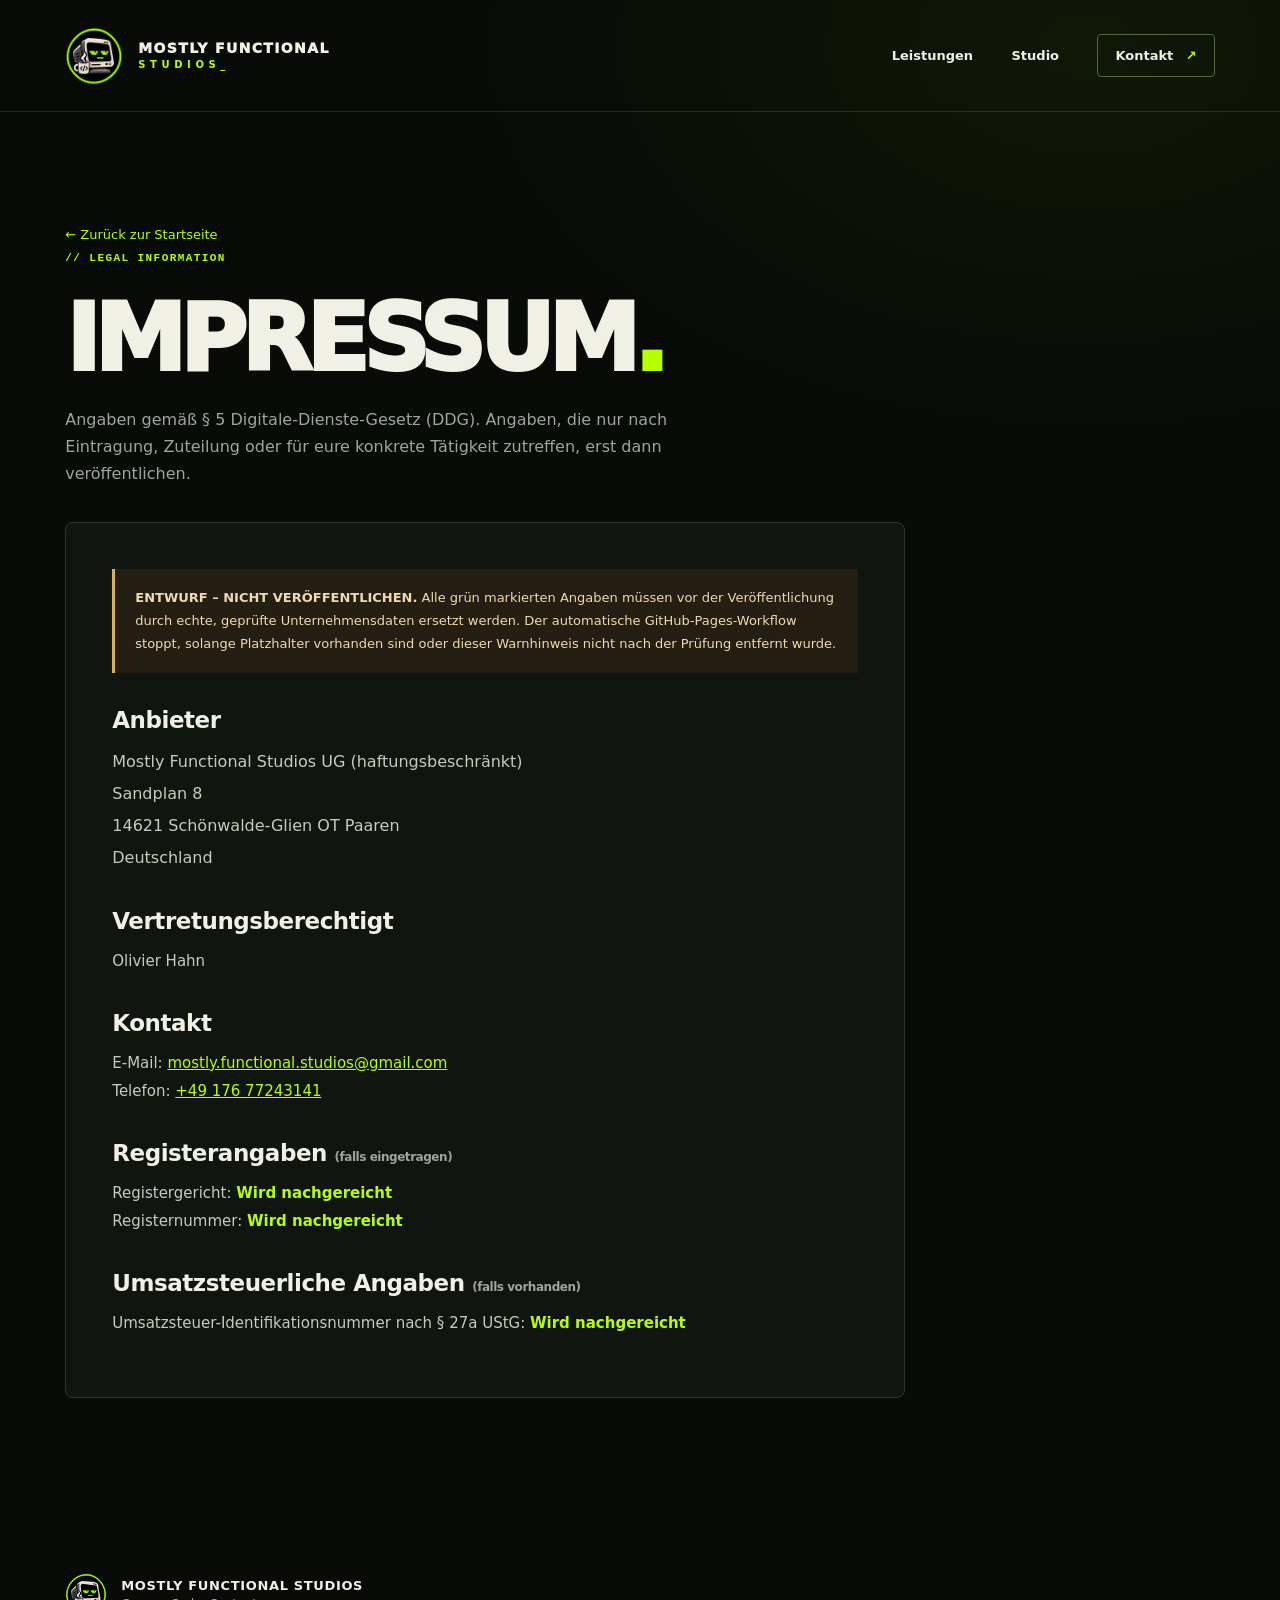
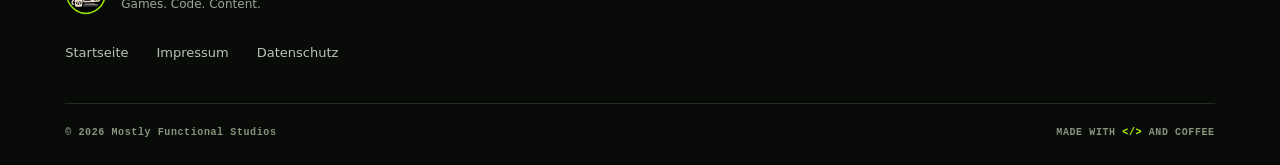
==== commit 8c444e16: "info added" ====
--- a/site/impressum/index.html
+++ b/site/impressum/index.html
@@ -25,9 +25,9 @@
         <div class="legal-card">
           <div class="legal-warning" data-release-blocker="legal-review"><strong>ENTWURF – NICHT VERÖFFENTLICHEN.</strong> Alle grün markierten Angaben müssen vor der Veröffentlichung durch echte, geprüfte Unternehmensdaten ersetzt werden. Der automatische GitHub-Pages-Workflow stoppt, solange Platzhalter vorhanden sind oder dieser Warnhinweis nicht nach der Prüfung entfernt wurde.</div>
           <h2>Anbieter</h2>
-          <address><span class="legal-placeholder">[[LEGAL_ENTITY_NAME_AND_FORM]]</span><br />Sandplan 8<br />14621 Schönwalde-Glien OT Paaren<br />Deutschland</address>
-          <h2>Vertretungsberechtigt</h2><p><span class="legal-placeholder">[[AUTHORIZED_REPRESENTATIVE]]</span></p>
-          <h2>Kontakt</h2><p>E-Mail: <a href="mailto:mostly.functional.studios@gmail.com">mostly.functional.studios@gmail.com</a><br />Telefon: <span class="legal-placeholder">[[BUSINESS_PHONE]]</span></p>
+          <address>Mostly Functional Studios UG (haftungsbeschränkt)<br />Sandplan 8<br />14621 Schönwalde-Glien OT Paaren<br />Deutschland</address>
+          <h2>Vertretungsberechtigt</h2><p>Olivier Hahn</p>
+          <h2>Kontakt</h2><p>E-Mail: <a href="mailto:mostly.functional.studios@gmail.com">mostly.functional.studios@gmail.com</a><br />Telefon: <a href="tel:+4917677243141">+49 176 77243141</a></p>
           <h2>Registerangaben <small style="font-size:12px;color:#9da69b">(falls eingetragen)</small></h2><p>Registergericht: <span class="legal-placeholder">Wird nachgereicht</span><br />Registernummer: <span class="legal-placeholder">Wird nachgereicht</span></p>
           <h2>Umsatzsteuerliche Angaben <small style="font-size:12px;color:#9da69b">(falls vorhanden)</small></h2><p>Umsatzsteuer-Identifikationsnummer nach § 27a UStG: <span class="legal-placeholder">Wird nachgereicht</span></p>
           <!-- Weitere Pflichtangaben (z. B. Wirtschafts-Identifikationsnummer, besondere Berufs- oder Aufsichtsangaben, Verbraucherstreitbeilegung) abhängig vom Einzelfall prüfen. Keine Steuer-ID oder Steuernummer einer natürlichen Person veröffentlichen. -->
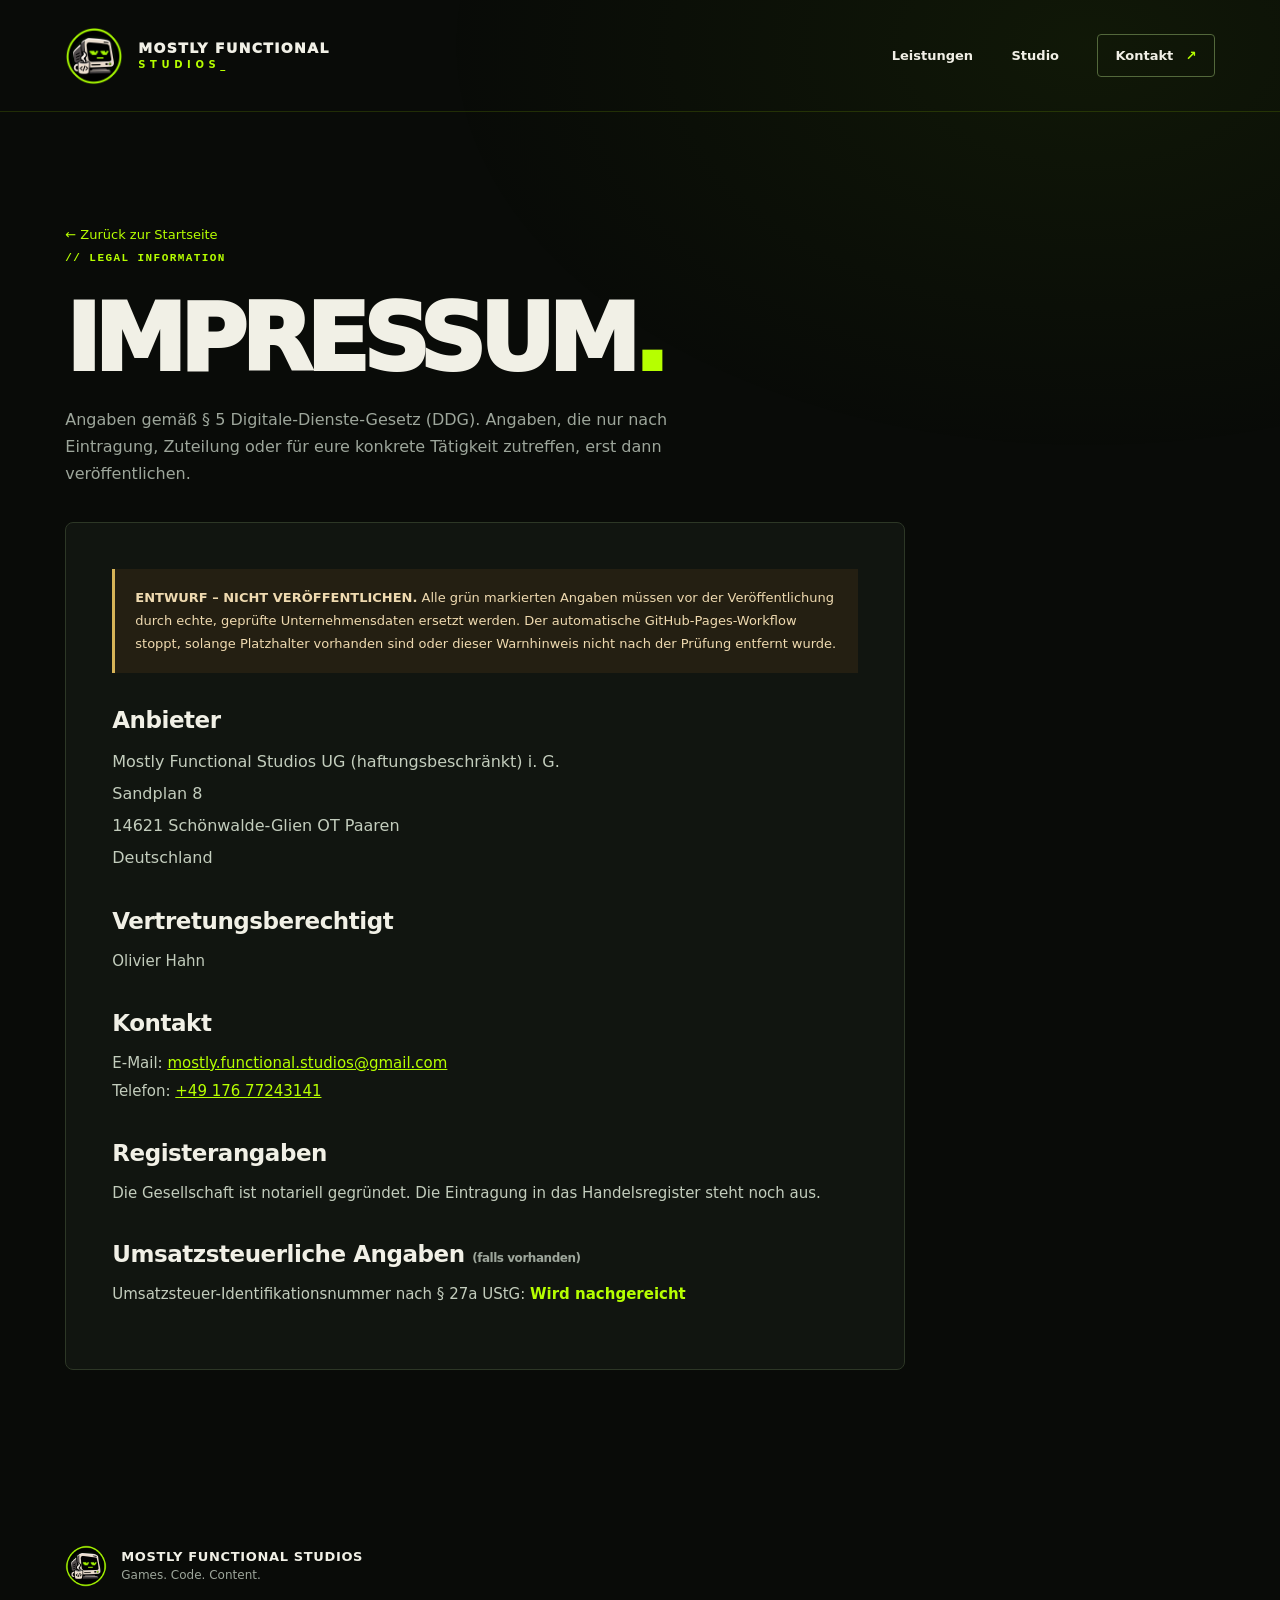
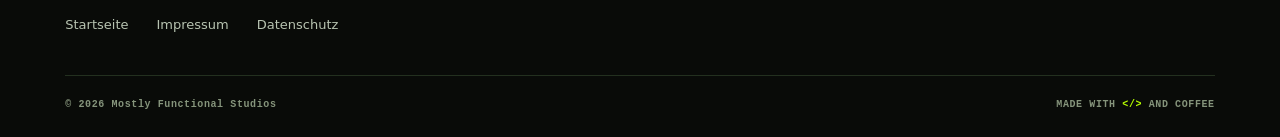
==== commit cb3d7ec7: "info added" ====
--- a/site/impressum/index.html
+++ b/site/impressum/index.html
@@ -25,10 +25,10 @@
         <div class="legal-card">
           <div class="legal-warning" data-release-blocker="legal-review"><strong>ENTWURF – NICHT VERÖFFENTLICHEN.</strong> Alle grün markierten Angaben müssen vor der Veröffentlichung durch echte, geprüfte Unternehmensdaten ersetzt werden. Der automatische GitHub-Pages-Workflow stoppt, solange Platzhalter vorhanden sind oder dieser Warnhinweis nicht nach der Prüfung entfernt wurde.</div>
           <h2>Anbieter</h2>
-          <address>Mostly Functional Studios UG (haftungsbeschränkt)<br />Sandplan 8<br />14621 Schönwalde-Glien OT Paaren<br />Deutschland</address>
+          <address>Mostly Functional Studios UG (haftungsbeschränkt) i. G.<br />Sandplan 8<br />14621 Schönwalde-Glien OT Paaren<br />Deutschland</address>
           <h2>Vertretungsberechtigt</h2><p>Olivier Hahn</p>
           <h2>Kontakt</h2><p>E-Mail: <a href="mailto:mostly.functional.studios@gmail.com">mostly.functional.studios@gmail.com</a><br />Telefon: <a href="tel:+4917677243141">+49 176 77243141</a></p>
-          <h2>Registerangaben <small style="font-size:12px;color:#9da69b">(falls eingetragen)</small></h2><p>Registergericht: <span class="legal-placeholder">Wird nachgereicht</span><br />Registernummer: <span class="legal-placeholder">Wird nachgereicht</span></p>
+          <h2>Registerangaben</h2><p>Die Gesellschaft ist notariell gegründet. Die Eintragung in das Handelsregister steht noch aus.</p>
           <h2>Umsatzsteuerliche Angaben <small style="font-size:12px;color:#9da69b">(falls vorhanden)</small></h2><p>Umsatzsteuer-Identifikationsnummer nach § 27a UStG: <span class="legal-placeholder">Wird nachgereicht</span></p>
           <!-- Weitere Pflichtangaben (z. B. Wirtschafts-Identifikationsnummer, besondere Berufs- oder Aufsichtsangaben, Verbraucherstreitbeilegung) abhängig vom Einzelfall prüfen. Keine Steuer-ID oder Steuernummer einer natürlichen Person veröffentlichen. -->
         </div>
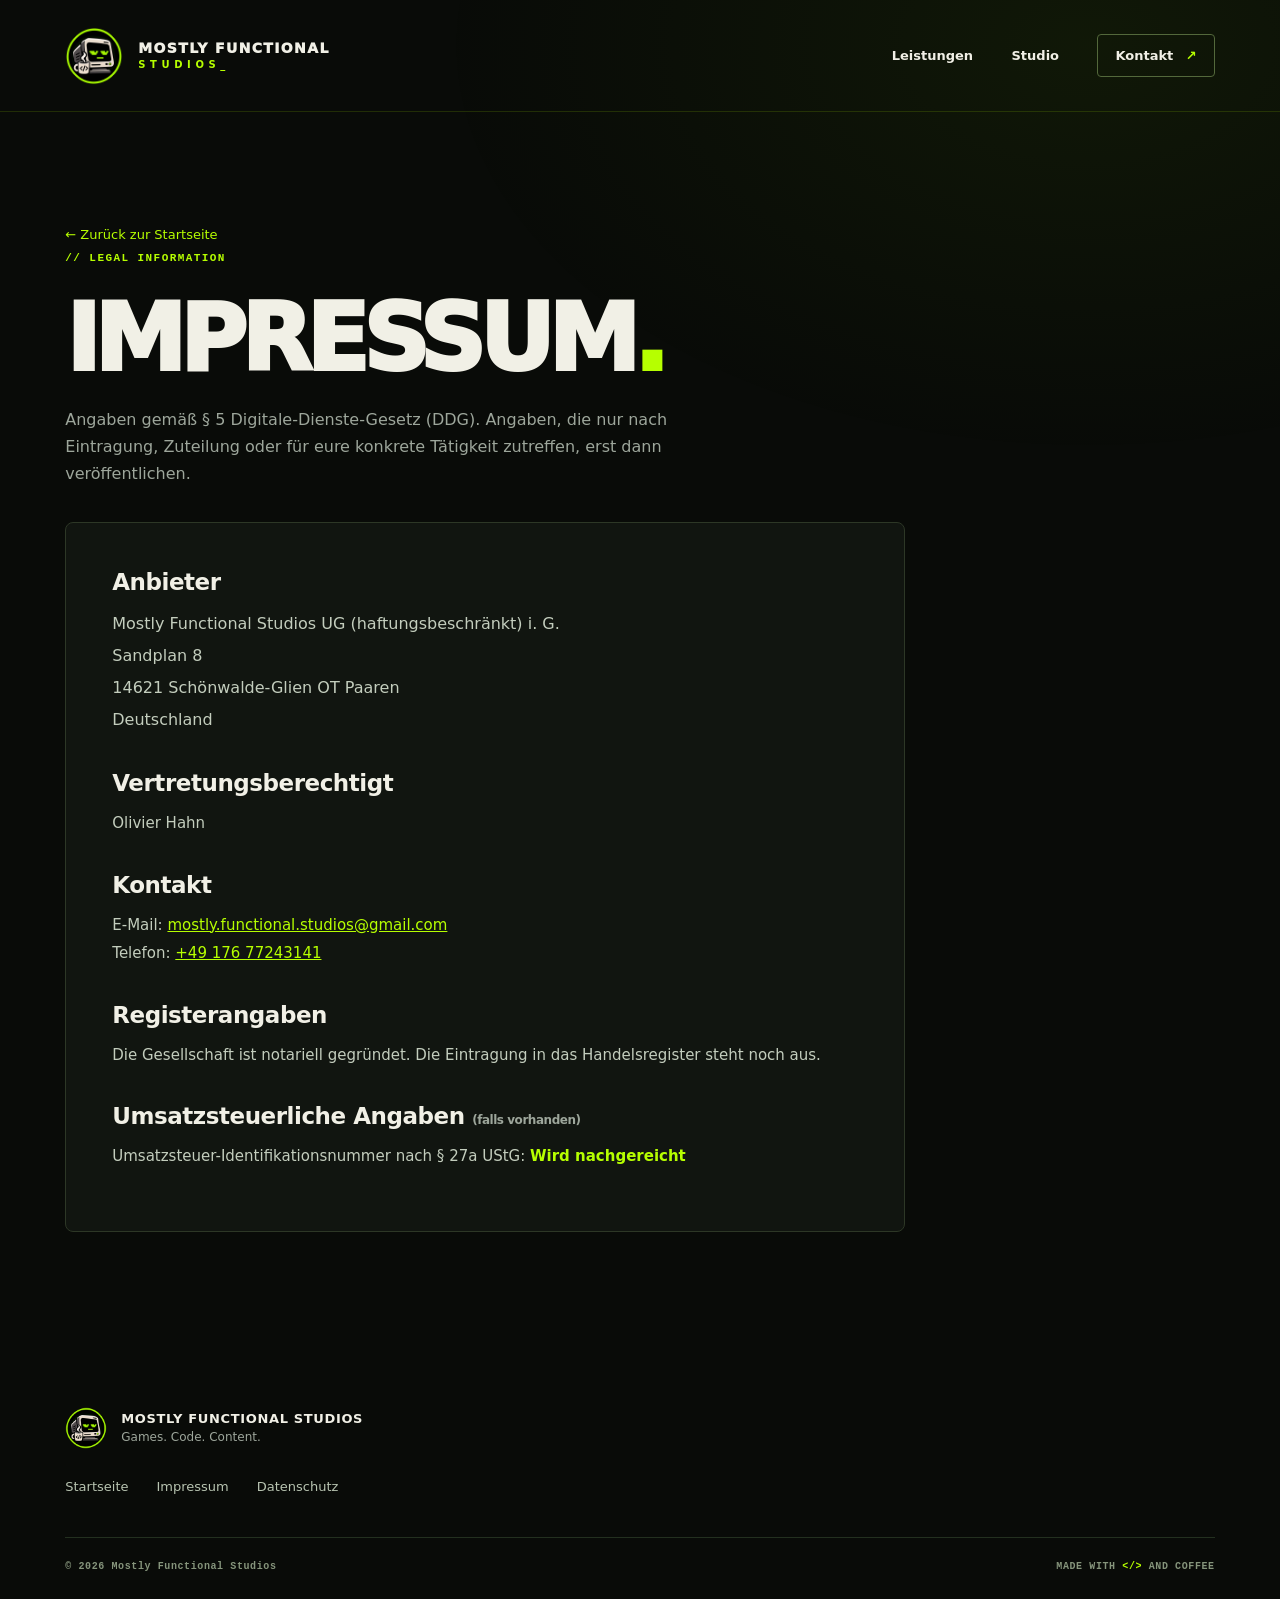
==== commit 25865a7e: "reviewed" ====
--- a/site/impressum/index.html
+++ b/site/impressum/index.html
@@ -23,7 +23,6 @@
         <a class="legal-back" href="../">← Zurück zur Startseite</a>
         <div class="legal-header"><div class="section-kicker">// LEGAL INFORMATION</div><h1>IMPRESSUM<span class="neon">.</span></h1><p>Angaben gemäß § 5 Digitale-Dienste-Gesetz (DDG). Angaben, die nur nach Eintragung, Zuteilung oder für eure konkrete Tätigkeit zutreffen, erst dann veröffentlichen.</p></div>
         <div class="legal-card">
-          <div class="legal-warning" data-release-blocker="legal-review"><strong>ENTWURF – NICHT VERÖFFENTLICHEN.</strong> Alle grün markierten Angaben müssen vor der Veröffentlichung durch echte, geprüfte Unternehmensdaten ersetzt werden. Der automatische GitHub-Pages-Workflow stoppt, solange Platzhalter vorhanden sind oder dieser Warnhinweis nicht nach der Prüfung entfernt wurde.</div>
           <h2>Anbieter</h2>
           <address>Mostly Functional Studios UG (haftungsbeschränkt) i. G.<br />Sandplan 8<br />14621 Schönwalde-Glien OT Paaren<br />Deutschland</address>
           <h2>Vertretungsberechtigt</h2><p>Olivier Hahn</p>
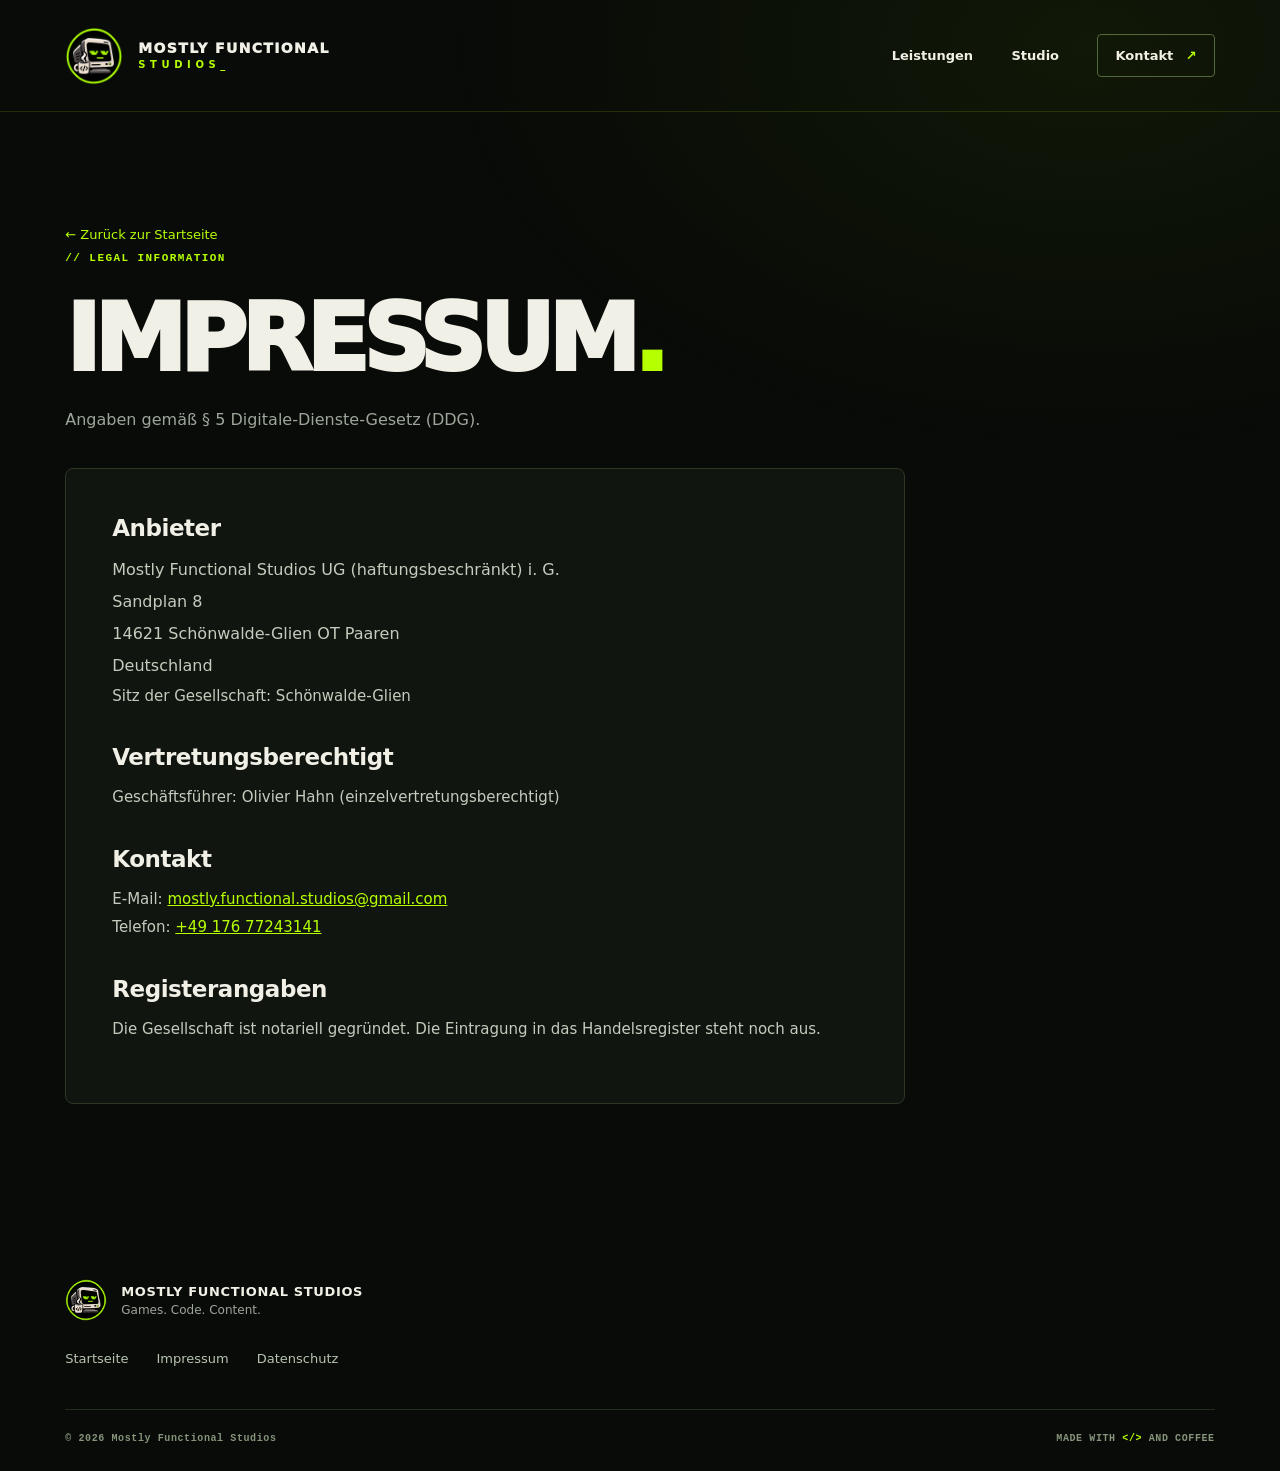
==== commit 87300419: "impressum & privacy adjustments" ====
--- a/site/impressum/index.html
+++ b/site/impressum/index.html
@@ -21,14 +21,14 @@
       </header>
       <main class="legal-main" id="main">
         <a class="legal-back" href="../">← Zurück zur Startseite</a>
-        <div class="legal-header"><div class="section-kicker">// LEGAL INFORMATION</div><h1>IMPRESSUM<span class="neon">.</span></h1><p>Angaben gemäß § 5 Digitale-Dienste-Gesetz (DDG). Angaben, die nur nach Eintragung, Zuteilung oder für eure konkrete Tätigkeit zutreffen, erst dann veröffentlichen.</p></div>
+        <div class="legal-header"><div class="section-kicker">// LEGAL INFORMATION</div><h1>IMPRESSUM<span class="neon">.</span></h1><p>Angaben gemäß § 5 Digitale-Dienste-Gesetz (DDG).</p></div>
         <div class="legal-card">
           <h2>Anbieter</h2>
           <address>Mostly Functional Studios UG (haftungsbeschränkt) i. G.<br />Sandplan 8<br />14621 Schönwalde-Glien OT Paaren<br />Deutschland</address>
-          <h2>Vertretungsberechtigt</h2><p>Olivier Hahn</p>
+          <p>Sitz der Gesellschaft: Schönwalde-Glien</p>
+          <h2>Vertretungsberechtigt</h2><p>Geschäftsführer: Olivier Hahn (einzelvertretungsberechtigt)</p>
           <h2>Kontakt</h2><p>E-Mail: <a href="mailto:mostly.functional.studios@gmail.com">mostly.functional.studios@gmail.com</a><br />Telefon: <a href="tel:+4917677243141">+49 176 77243141</a></p>
           <h2>Registerangaben</h2><p>Die Gesellschaft ist notariell gegründet. Die Eintragung in das Handelsregister steht noch aus.</p>
-          <h2>Umsatzsteuerliche Angaben <small style="font-size:12px;color:#9da69b">(falls vorhanden)</small></h2><p>Umsatzsteuer-Identifikationsnummer nach § 27a UStG: <span class="legal-placeholder">Wird nachgereicht</span></p>
           <!-- Weitere Pflichtangaben (z. B. Wirtschafts-Identifikationsnummer, besondere Berufs- oder Aufsichtsangaben, Verbraucherstreitbeilegung) abhängig vom Einzelfall prüfen. Keine Steuer-ID oder Steuernummer einer natürlichen Person veröffentlichen. -->
         </div>
       </main>
--- a/site/assets/css/styles.css
+++ b/site/assets/css/styles.css
@@ -674,7 +674,13 @@
   color:var(--green)
 }
 .privacy-main .legal-header h1 {
-  font-size:clamp(32px,7vw,78px)
+  font-size:clamp(32px,7vw,78px);
+  overflow-wrap:anywhere
+}
+.privacy-toc>p {
+  color:var(--green);
+  font:800 11px/1.5 ui-monospace,SFMono-Regular,Consolas,monospace;
+  letter-spacing:.13em
 }
 .privacy-toc ul {
   display:grid;
@@ -686,7 +692,12 @@
 }
 .privacy-toc a {
   display:inline-block;
-  padding:6px 0
+  padding:6px 0;
+  font-size:14px;
+  text-underline-offset:4px
+}
+.privacy-toc a:hover {
+  color:var(--green-soft)
 }
 .privacy-policy {
   overflow-wrap:anywhere
@@ -701,6 +712,9 @@
 }
 .privacy-policy h2 {
   margin-top:14px
+}
+.privacy-policy .section-kicker {
+  margin-bottom:14px
 }
 .privacy-policy ul {
   padding-left:22px
